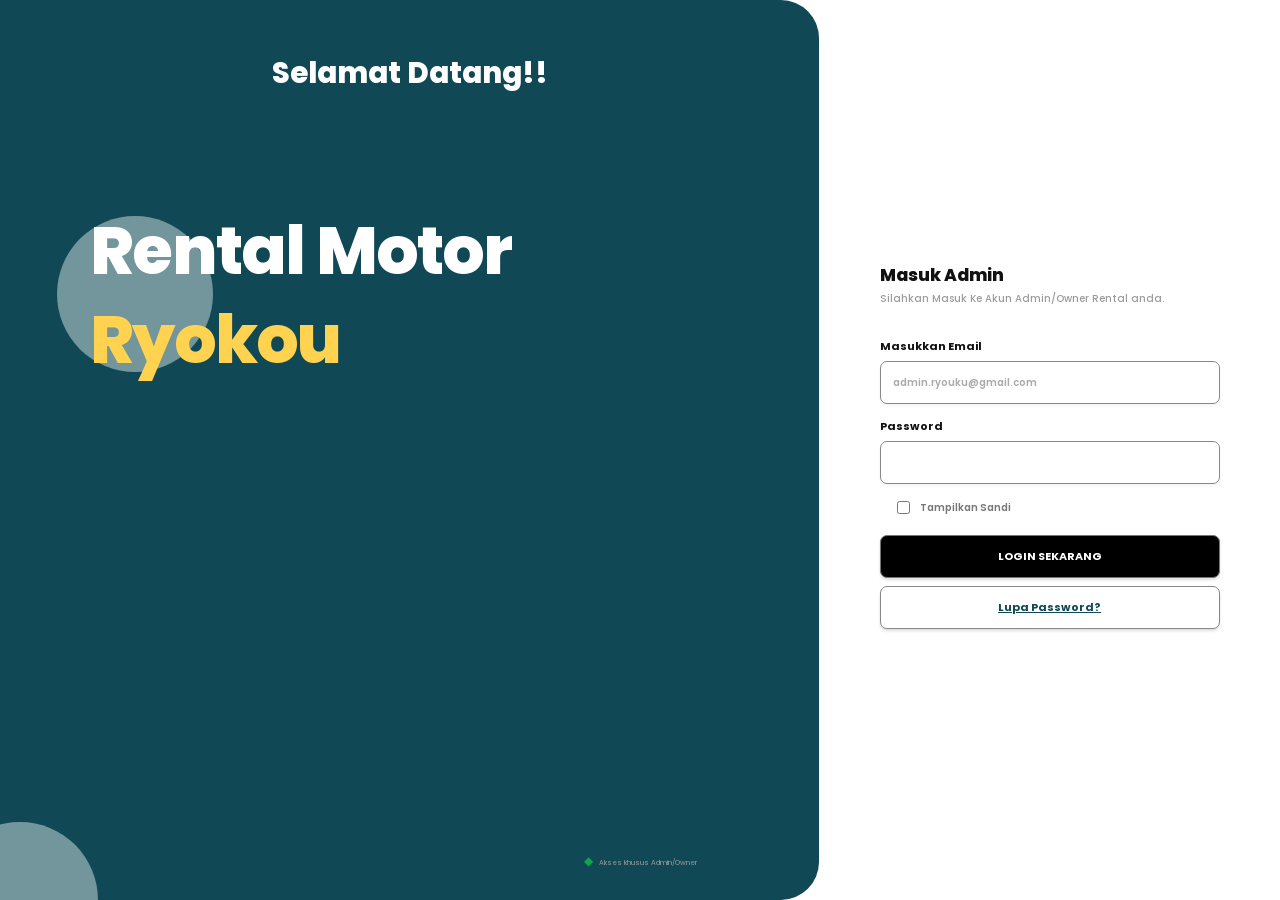
==== index.html @ ac099adb "Add index.html for redirection to login page" ====
<!DOCTYPE html>
<html lang="id">
<head>
    <meta charset="UTF-8">
    <title>Redirecting...</title>
    <script>
        // Mengalihkan secara langsung saat file dibuka
        window.location.href = "login.html";
    </script>
</head>
<body>
    <p>Mengalihkan ke halaman login...</p>
</body>
</html>
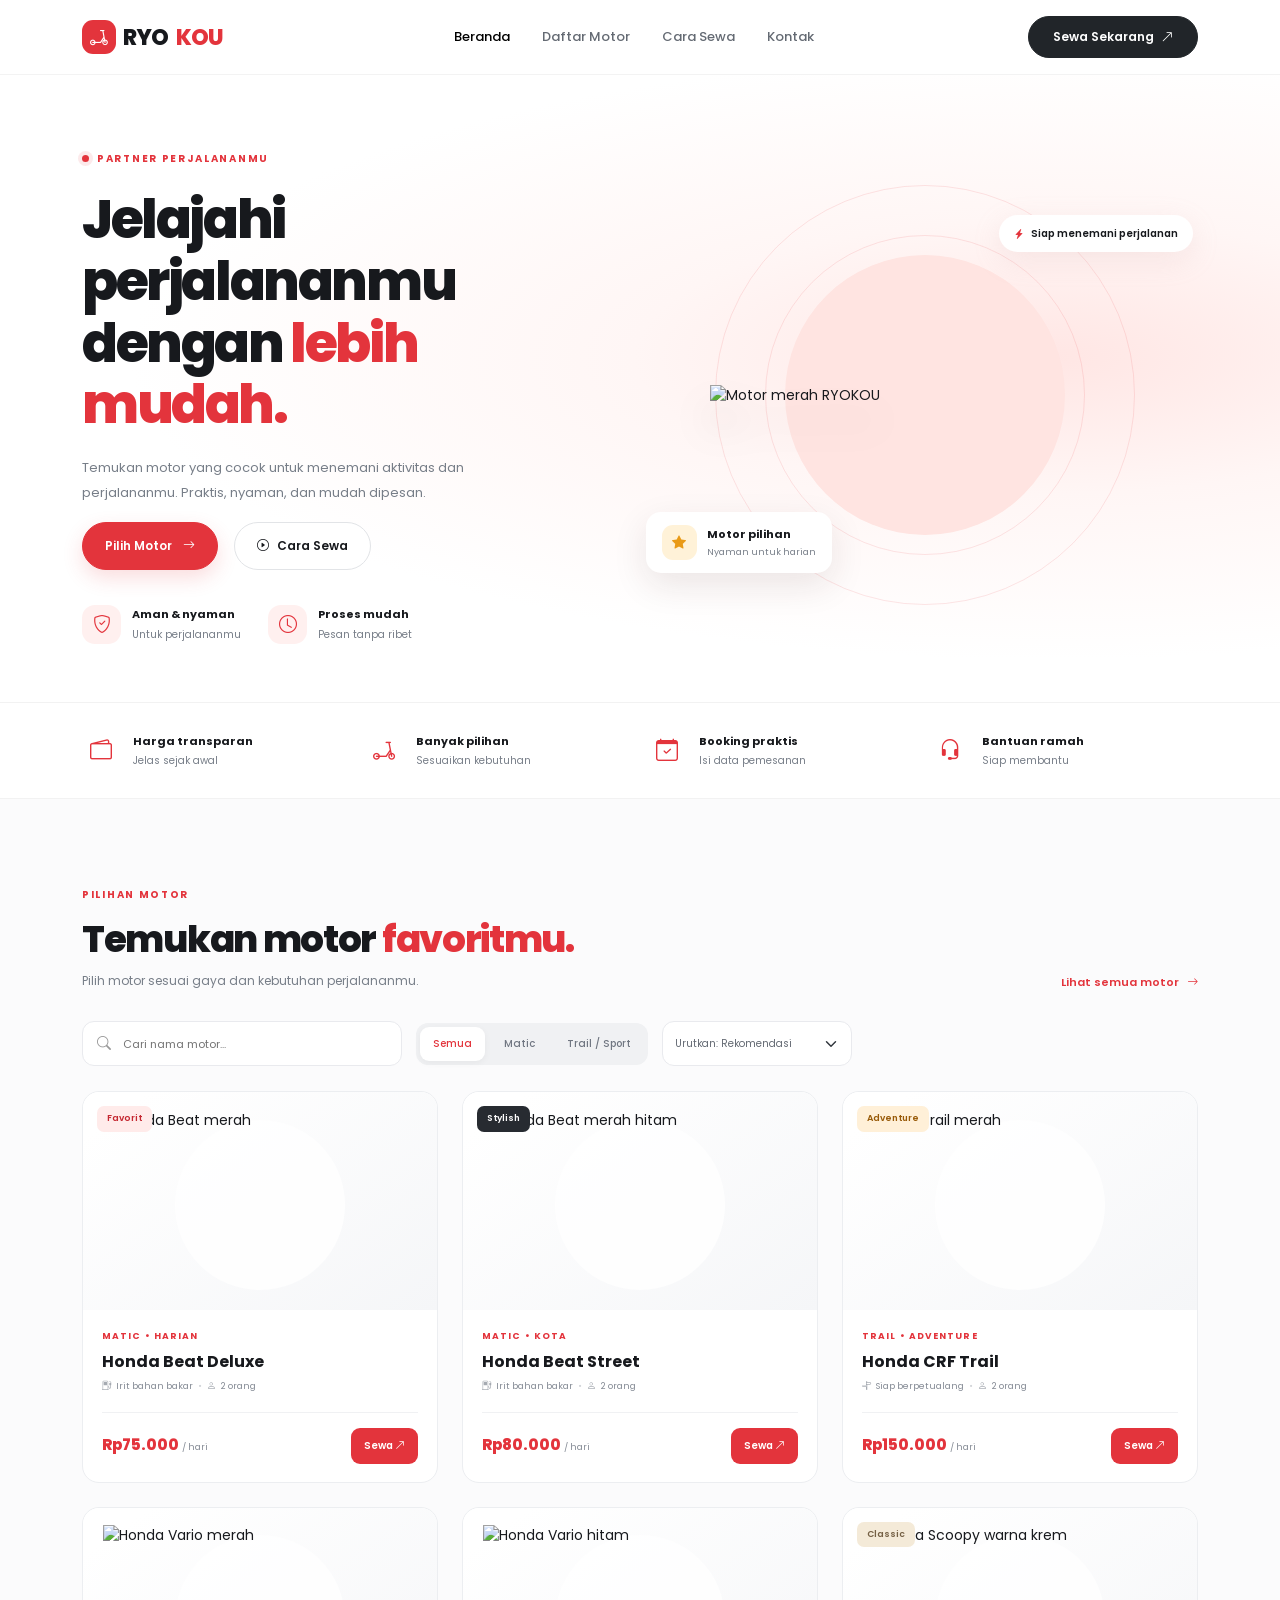
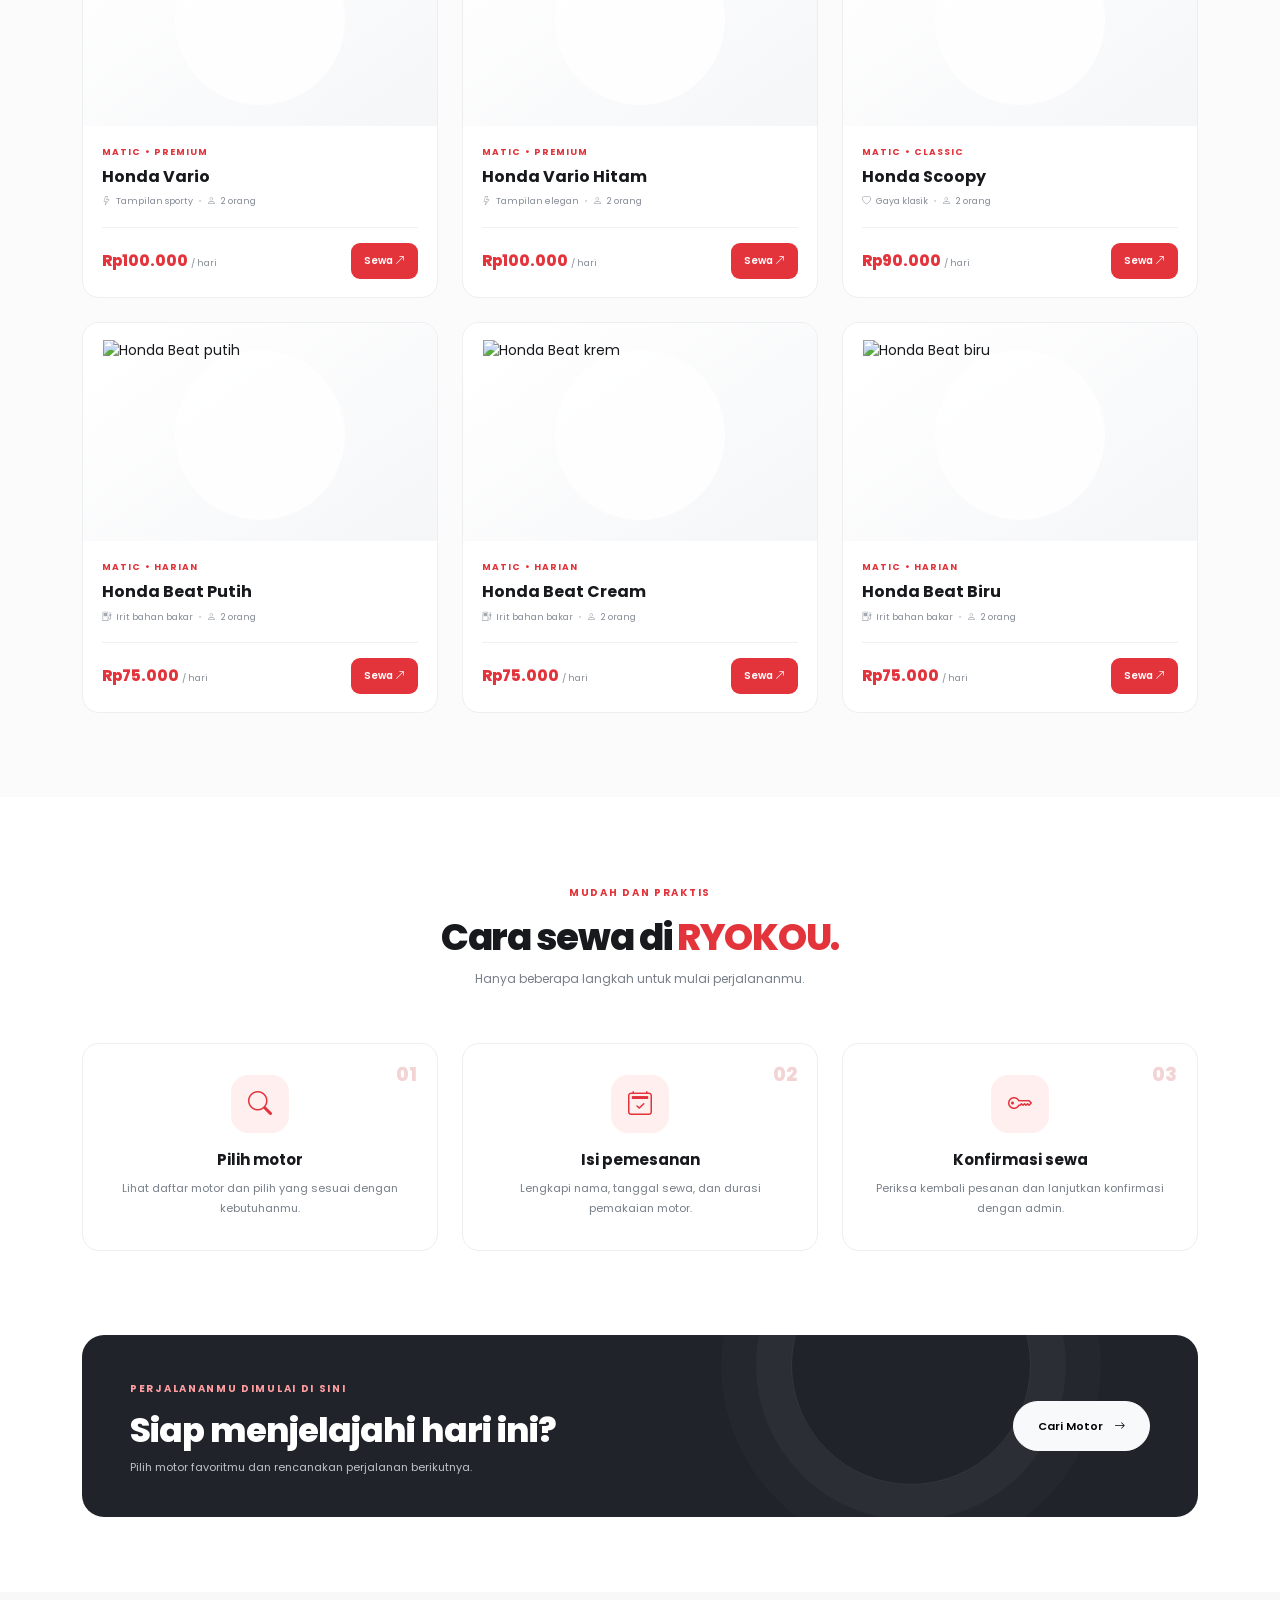
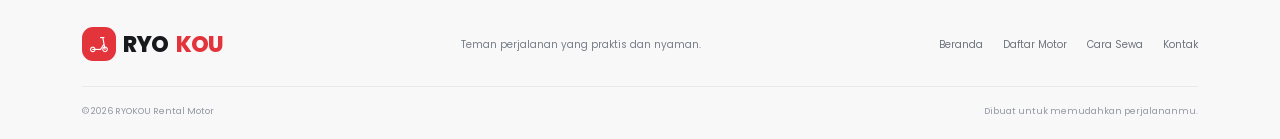
==== commit 6abbd657: "Add files via upload" ====
--- a/index.html
+++ b/index.html
@@ -1,14 +1,153 @@
-<!DOCTYPE html>
+<!doctype html>
 <html lang="id">
 <head>
-    <meta charset="UTF-8">
-    <title>Redirecting...</title>
-    <script>
-        // Mengalihkan secara langsung saat file dibuka
-        window.location.href = "login.html";
-    </script>
+  <meta charset="utf-8">
+  <meta name="viewport" content="width=device-width, initial-scale=1">
+  <title>RYOKOU — Rental Motor</title>
+  <meta name="description" content="Website rental motor RYOKOU. Pilih motor dan ajukan pemesanan dengan mudah.">
+  <link rel="preconnect" href="https://fonts.googleapis.com">
+  <link href="https://fonts.googleapis.com/css2?family=Poppins:wght@300;400;500;600;700;800&display=swap" rel="stylesheet">
+  <link href="https://cdn.jsdelivr.net/npm/bootstrap@5.3.3/dist/css/bootstrap.min.css" rel="stylesheet">
+  <link href="https://cdn.jsdelivr.net/npm/bootstrap-icons@1.11.3/font/bootstrap-icons.min.css" rel="stylesheet">
+  <link rel="stylesheet" href="style.css">
 </head>
 <body>
-    <p>Mengalihkan ke halaman login...</p>
+  <nav class="navbar navbar-expand-lg navbar-light sticky-top nav-shell">
+    <div class="container">
+      <a class="navbar-brand brand" href="#beranda"><span class="brand-mark"><i class="bi bi-scooter"></i></span> RYO<span>KOU</span></a>
+      <button class="navbar-toggler" type="button" data-bs-toggle="collapse" data-bs-target="#mainNav" aria-controls="mainNav" aria-expanded="false" aria-label="Buka navigasi"><span class="navbar-toggler-icon"></span></button>
+      <div class="collapse navbar-collapse" id="mainNav">
+        <ul class="navbar-nav mx-auto mb-2 mb-lg-0">
+          <li class="nav-item"><a class="nav-link active" href="#beranda">Beranda</a></li>
+          <li class="nav-item"><a class="nav-link" href="#motor">Daftar Motor</a></li>
+          <li class="nav-item"><a class="nav-link" href="#cara-sewa">Cara Sewa</a></li>
+          <li class="nav-item"><a class="nav-link" href="#kontak">Kontak</a></li>
+        </ul>
+        <a class="btn btn-dark rounded-pill px-4 nav-cta" href="#motor">Sewa Sekarang <i class="bi bi-arrow-up-right ms-1"></i></a>
+      </div>
+    </div>
+  </nav>
+
+  <main>
+    <section class="hero-section" id="beranda">
+      <div class="container">
+        <div class="row align-items-center g-4">
+          <div class="col-lg-6 hero-copy">
+            <span class="eyebrow"><span class="eyebrow-dot"></span> PARTNER PERJALANANMU</span>
+            <h1>Jelajahi perjalananmu dengan <span>lebih mudah.</span></h1>
+            <p class="hero-description">Temukan motor yang cocok untuk menemani aktivitas dan perjalananmu. Praktis, nyaman, dan mudah dipesan.</p>
+            <div class="d-flex flex-wrap gap-3 hero-actions">
+              <a class="btn btn-primary-custom btn-lg rounded-pill" href="#motor">Pilih Motor <i class="bi bi-arrow-right ms-2"></i></a>
+              <a class="btn btn-outline-custom btn-lg rounded-pill" href="#cara-sewa"><i class="bi bi-play-circle me-2"></i>Cara Sewa</a>
+            </div>
+            <div class="hero-trust">
+              <div class="trust-item"><span class="trust-icon"><i class="bi bi-shield-check"></i></span><span><b>Aman & nyaman</b><small>Untuk perjalananmu</small></span></div>
+              <div class="trust-item"><span class="trust-icon"><i class="bi bi-clock"></i></span><span><b>Proses mudah</b><small>Pesan tanpa ribet</small></span></div>
+            </div>
+          </div>
+          <div class="col-lg-6 hero-visual">
+            <div class="hero-orbit orbit-one"></div><div class="hero-orbit orbit-two"></div>
+            <div class="hero-label"><i class="bi bi-lightning-charge-fill"></i> Siap menemani perjalanan</div>
+            <img src="assets/vario-merah.png" alt="Motor merah RYOKOU" class="hero-bike">
+            <div class="floating-card"><span class="floating-icon"><i class="bi bi-star-fill"></i></span><div><b>Motor pilihan</b><small>Nyaman untuk harian</small></div></div>
+          </div>
+        </div>
+      </div>
+    </section>
+
+    <section class="benefit-strip">
+      <div class="container">
+        <div class="row g-3">
+          <div class="col-6 col-lg-3"><div class="benefit"><i class="bi bi-wallet2"></i><span><b>Harga transparan</b><small>Jelas sejak awal</small></span></div></div>
+          <div class="col-6 col-lg-3"><div class="benefit"><i class="bi bi-scooter"></i><span><b>Banyak pilihan</b><small>Sesuaikan kebutuhan</small></span></div></div>
+          <div class="col-6 col-lg-3"><div class="benefit"><i class="bi bi-calendar-check"></i><span><b>Booking praktis</b><small>Isi data pemesanan</small></span></div></div>
+          <div class="col-6 col-lg-3"><div class="benefit"><i class="bi bi-headset"></i><span><b>Bantuan ramah</b><small>Siap membantu</small></span></div></div>
+        </div>
+      </div>
+    </section>
+
+    <section class="motor-section section-space" id="motor">
+      <div class="container">
+        <div class="section-heading">
+          <div><span class="eyebrow">PILIHAN MOTOR</span><h2>Temukan motor <span>favoritmu.</span></h2><p>Pilih motor sesuai gaya dan kebutuhan perjalananmu.</p></div>
+          <a href="#motor" class="text-link d-none d-md-inline-flex">Lihat semua motor <i class="bi bi-arrow-right"></i></a>
+        </div>
+        <div class="filter-bar">
+          <div class="search-box"><i class="bi bi-search"></i><input id="searchMotor" type="search" placeholder="Cari nama motor..." aria-label="Cari nama motor"></div>
+          <div class="filter-buttons" role="group" aria-label="Filter jenis motor">
+            <button class="filter-btn active" data-filter="semua">Semua</button>
+            <button class="filter-btn" data-filter="matic">Matic</button>
+            <button class="filter-btn" data-filter="sport">Trail / Sport</button>
+          </div>
+          <select id="sortPrice" class="form-select sort-select" aria-label="Urutkan motor">
+            <option value="default">Urutkan: Rekomendasi</option><option value="low">Harga terendah</option><option value="high">Harga tertinggi</option>
+          </select>
+        </div>
+        <div class="row g-4" id="motorGrid">
+          <div class="col-sm-6 col-lg-4 motor-item" data-name="Honda Beat Deluxe Merah" data-type="matic" data-price="75000">
+            <article class="motor-card"><div class="motor-image"><span class="motor-tag">Favorit</span><img src="assets/beat-merah.png" alt="Honda Beat merah"></div><div class="motor-info"><div class="motor-category">MATIC • HARIAN</div><h3>Honda Beat Deluxe</h3><p class="motor-subtitle"><i class="bi bi-fuel-pump"></i> Irit bahan bakar <span>•</span> <i class="bi bi-person"></i> 2 orang</p><div class="motor-bottom"><div class="price">Rp75.000 <small>/ hari</small></div><button class="btn-rent" data-bike="Honda Beat Deluxe" data-price="75000">Sewa <i class="bi bi-arrow-up-right"></i></button></div></div></article>
+          </div>
+          <div class="col-sm-6 col-lg-4 motor-item" data-name="Honda Beat Street Merah Hitam" data-type="matic" data-price="80000">
+            <article class="motor-card"><div class="motor-image"><span class="motor-tag tag-dark">Stylish</span><img src="assets/beat-merah-hitam.png" alt="Honda Beat merah hitam"></div><div class="motor-info"><div class="motor-category">MATIC • KOTA</div><h3>Honda Beat Street</h3><p class="motor-subtitle"><i class="bi bi-fuel-pump"></i> Irit bahan bakar <span>•</span> <i class="bi bi-person"></i> 2 orang</p><div class="motor-bottom"><div class="price">Rp80.000 <small>/ hari</small></div><button class="btn-rent" data-bike="Honda Beat Street" data-price="80000">Sewa <i class="bi bi-arrow-up-right"></i></button></div></div></article>
+          </div>
+          <div class="col-sm-6 col-lg-4 motor-item" data-name="Honda CRF Trail" data-type="sport" data-price="150000">
+            <article class="motor-card"><div class="motor-image"><span class="motor-tag tag-orange">Adventure</span><img src="assets/motor-trail.png" alt="Motor trail merah"></div><div class="motor-info"><div class="motor-category">TRAIL • ADVENTURE</div><h3>Honda CRF Trail</h3><p class="motor-subtitle"><i class="bi bi-signpost-split"></i> Siap berpetualang <span>•</span> <i class="bi bi-person"></i> 2 orang</p><div class="motor-bottom"><div class="price">Rp150.000 <small>/ hari</small></div><button class="btn-rent" data-bike="Honda CRF Trail" data-price="150000">Sewa <i class="bi bi-arrow-up-right"></i></button></div></div></article>
+          </div>
+          <div class="col-sm-6 col-lg-4 motor-item" data-name="Honda Vario Merah" data-type="matic" data-price="100000">
+            <article class="motor-card"><div class="motor-image"><img src="assets/vario-merah.png" alt="Honda Vario merah"></div><div class="motor-info"><div class="motor-category">MATIC • PREMIUM</div><h3>Honda Vario</h3><p class="motor-subtitle"><i class="bi bi-lightning"></i> Tampilan sporty <span>•</span> <i class="bi bi-person"></i> 2 orang</p><div class="motor-bottom"><div class="price">Rp100.000 <small>/ hari</small></div><button class="btn-rent" data-bike="Honda Vario" data-price="100000">Sewa <i class="bi bi-arrow-up-right"></i></button></div></div></article>
+          </div>
+          <div class="col-sm-6 col-lg-4 motor-item" data-name="Honda Vario Hitam" data-type="matic" data-price="100000">
+            <article class="motor-card"><div class="motor-image"><img src="assets/vario-hitam.png" alt="Honda Vario hitam"></div><div class="motor-info"><div class="motor-category">MATIC • PREMIUM</div><h3>Honda Vario Hitam</h3><p class="motor-subtitle"><i class="bi bi-lightning"></i> Tampilan elegan <span>•</span> <i class="bi bi-person"></i> 2 orang</p><div class="motor-bottom"><div class="price">Rp100.000 <small>/ hari</small></div><button class="btn-rent" data-bike="Honda Vario Hitam" data-price="100000">Sewa <i class="bi bi-arrow-up-right"></i></button></div></div></article>
+          </div>
+          <div class="col-sm-6 col-lg-4 motor-item" data-name="Honda Scoopy Cream" data-type="matic" data-price="90000">
+            <article class="motor-card"><div class="motor-image"><span class="motor-tag tag-cream">Classic</span><img src="assets/scoopy-krem.png" alt="Honda Scoopy warna krem"></div><div class="motor-info"><div class="motor-category">MATIC • CLASSIC</div><h3>Honda Scoopy</h3><p class="motor-subtitle"><i class="bi bi-heart"></i> Gaya klasik <span>•</span> <i class="bi bi-person"></i> 2 orang</p><div class="motor-bottom"><div class="price">Rp90.000 <small>/ hari</small></div><button class="btn-rent" data-bike="Honda Scoopy" data-price="90000">Sewa <i class="bi bi-arrow-up-right"></i></button></div></div></article>
+          </div>
+          <div class="col-sm-6 col-lg-4 motor-item" data-name="Honda Beat Putih" data-type="matic" data-price="75000">
+            <article class="motor-card"><div class="motor-image"><img src="assets/beat-putih.png" alt="Honda Beat putih"></div><div class="motor-info"><div class="motor-category">MATIC • HARIAN</div><h3>Honda Beat Putih</h3><p class="motor-subtitle"><i class="bi bi-fuel-pump"></i> Irit bahan bakar <span>•</span> <i class="bi bi-person"></i> 2 orang</p><div class="motor-bottom"><div class="price">Rp75.000 <small>/ hari</small></div><button class="btn-rent" data-bike="Honda Beat Putih" data-price="75000">Sewa <i class="bi bi-arrow-up-right"></i></button></div></div></article>
+          </div>
+          <div class="col-sm-6 col-lg-4 motor-item" data-name="Honda Beat Cream" data-type="matic" data-price="75000">
+            <article class="motor-card"><div class="motor-image"><img src="assets/beat-krem.png" alt="Honda Beat krem"></div><div class="motor-info"><div class="motor-category">MATIC • HARIAN</div><h3>Honda Beat Cream</h3><p class="motor-subtitle"><i class="bi bi-fuel-pump"></i> Irit bahan bakar <span>•</span> <i class="bi bi-person"></i> 2 orang</p><div class="motor-bottom"><div class="price">Rp75.000 <small>/ hari</small></div><button class="btn-rent" data-bike="Honda Beat Cream" data-price="75000">Sewa <i class="bi bi-arrow-up-right"></i></button></div></div></article>
+          </div>
+          <div class="col-sm-6 col-lg-4 motor-item" data-name="Honda Beat Biru" data-type="matic" data-price="75000">
+            <article class="motor-card"><div class="motor-image"><img src="assets/beat-biru.png" alt="Honda Beat biru"></div><div class="motor-info"><div class="motor-category">MATIC • HARIAN</div><h3>Honda Beat Biru</h3><p class="motor-subtitle"><i class="bi bi-fuel-pump"></i> Irit bahan bakar <span>•</span> <i class="bi bi-person"></i> 2 orang</p><div class="motor-bottom"><div class="price">Rp75.000 <small>/ hari</small></div><button class="btn-rent" data-bike="Honda Beat Biru" data-price="75000">Sewa <i class="bi bi-arrow-up-right"></i></button></div></div></article>
+          </div>
+        </div>
+        <div id="emptyState" class="empty-state d-none"><i class="bi bi-search"></i><h3>Motor tidak ditemukan</h3><p>Coba kata kunci atau kategori yang lain.</p></div>
+      </div>
+    </section>
+
+    <section class="how-section section-space" id="cara-sewa">
+      <div class="container">
+        <div class="section-heading centered"><div><span class="eyebrow">MUDAH DAN PRAKTIS</span><h2>Cara sewa di <span>RYOKOU.</span></h2><p>Hanya beberapa langkah untuk mulai perjalananmu.</p></div></div>
+        <div class="row g-4 steps-row">
+          <div class="col-md-4"><div class="step-card"><div class="step-number">01</div><div class="step-icon"><i class="bi bi-search"></i></div><h3>Pilih motor</h3><p>Lihat daftar motor dan pilih yang sesuai dengan kebutuhanmu.</p></div></div>
+          <div class="col-md-4"><div class="step-card"><div class="step-number">02</div><div class="step-icon"><i class="bi bi-calendar2-check"></i></div><h3>Isi pemesanan</h3><p>Lengkapi nama, tanggal sewa, dan durasi pemakaian motor.</p></div></div>
+          <div class="col-md-4"><div class="step-card"><div class="step-number">03</div><div class="step-icon"><i class="bi bi-key"></i></div><h3>Konfirmasi sewa</h3><p>Periksa kembali pesanan dan lanjutkan konfirmasi dengan admin.</p></div></div>
+        </div>
+      </div>
+    </section>
+
+    <section class="cta-section" id="kontak"><div class="container"><div class="cta-panel"><div><span class="eyebrow">PERJALANANMU DIMULAI DI SINI</span><h2>Siap menjelajahi hari ini?</h2><p>Pilih motor favoritmu dan rencanakan perjalanan berikutnya.</p></div><a href="#motor" class="btn btn-light rounded-pill px-4 py-3 fw-semibold">Cari Motor <i class="bi bi-arrow-right ms-2"></i></a></div></div></section>
+  </main>
+
+  <footer class="footer"><div class="container"><div class="footer-main"><a class="navbar-brand brand" href="#beranda"><span class="brand-mark"><i class="bi bi-scooter"></i></span> RYO<span>KOU</span></a><p>Teman perjalanan yang praktis dan nyaman.</p><div class="footer-links"><a href="#beranda">Beranda</a><a href="#motor">Daftar Motor</a><a href="#cara-sewa">Cara Sewa</a><a href="#kontak">Kontak</a></div></div><div class="footer-bottom"><span>© <span id="year"></span> RYOKOU Rental Motor</span><span>Dibuat untuk memudahkan perjalananmu.</span></div></div></footer>
+
+  <div class="modal fade" id="bookingModal" tabindex="-1" aria-labelledby="bookingTitle" aria-hidden="true">
+    <div class="modal-dialog modal-dialog-centered"><div class="modal-content booking-modal">
+      <div class="modal-header"><div><span class="eyebrow">FORM PEMESANAN</span><h2 class="modal-title" id="bookingTitle">Sewa motor</h2></div><button type="button" class="btn-close" data-bs-dismiss="modal" aria-label="Tutup"></button></div>
+      <form id="bookingForm"><div class="modal-body">
+        <div class="selected-bike"><i class="bi bi-scooter"></i><div><small>Motor pilihanmu</small><strong id="selectedBike">—</strong></div><b id="selectedPrice">Rp0/hari</b></div>
+        <input type="hidden" id="bikeInput" name="motor">
+        <div class="mb-3"><label for="customerName" class="form-label">Nama lengkap</label><input class="form-control" id="customerName" name="nama" required placeholder="Masukkan nama kamu"></div>
+        <div class="row g-3"><div class="col-7"><label for="rentDate" class="form-label">Tanggal mulai</label><input type="date" class="form-control" id="rentDate" name="tanggal" required></div><div class="col-5"><label for="rentDays" class="form-label">Durasi (hari)</label><input type="number" min="1" max="30" value="1" class="form-control" id="rentDays" name="durasi" required></div></div>
+        <div class="total-row"><span>Estimasi total</span><strong id="totalPrice">Rp0</strong></div>
+        <p class="form-note"><i class="bi bi-info-circle me-1"></i> Ini demo front-end. Pemesanan belum tersimpan ke database.</p>
+      </div><div class="modal-footer"><button type="button" class="btn btn-light rounded-pill px-4" data-bs-dismiss="modal">Batal</button><button type="submit" class="btn btn-primary-custom rounded-pill px-4">Buat ringkasan <i class="bi bi-arrow-right ms-1"></i></button></div></form>
+    </div></div>
+  </div>
+  <div class="toast-container position-fixed bottom-0 end-0 p-3"><div id="bookingToast" class="toast" role="status" aria-live="polite" aria-atomic="true"><div class="toast-header"><i class="bi bi-check-circle-fill text-success me-2"></i><strong class="me-auto">Ringkasan pemesanan</strong><button type="button" class="btn-close" data-bs-dismiss="toast" aria-label="Tutup"></button></div><div class="toast-body" id="toastMessage"></div></div></div>
+
+  <script src="https://cdn.jsdelivr.net/npm/bootstrap@5.3.3/dist/js/bootstrap.bundle.min.js"></script>
+  <script src="script.js"></script>
 </body>
 </html>
--- a/style.css
+++ b/style.css
@@ -0,0 +1,105 @@
+ :root {
+  --ink: #17191d;
+  --muted: #777e88;
+  --primary: #e3343c;
+  --primary-dark: #c8212a;
+  --soft: #fff4f3;
+  --line: #eceef1;
+  --surface: #ffffff;
+}
+* { box-sizing: border-box; }
+html { scroll-behavior: smooth; scroll-padding-top: 88px; }
+body { margin: 0; font-family: "Poppins", sans-serif; color: var(--ink); background: #fff; font-size: 14px; }
+a { text-decoration: none; }
+.nav-shell { background: rgba(255,255,255,.94); backdrop-filter: blur(12px); border-bottom: 1px solid rgba(20,20,20,.05); padding: 15px 0; }
+.brand { color: var(--ink); font-weight: 800; font-size: 22px; letter-spacing: -.8px; display: inline-flex; align-items: center; gap: 7px; }
+.brand:hover { color: var(--ink); }
+.brand > span:last-child { color: var(--primary); }
+.brand-mark { display: grid; place-items: center; width: 34px; height: 34px; border-radius: 11px; background: var(--primary); color: white; font-size: 18px; }
+.nav-link { color: #646a73; font-weight: 500; font-size: 13px; margin: 0 8px; transition: color .2s; }
+.nav-link:hover, .nav-link.active { color: var(--primary); }
+.nav-cta { font-size: 12px; font-weight: 600; padding-top: 11px!important; padding-bottom: 11px!important; }
+.hero-section { overflow: hidden; padding: 72px 0 58px; background: radial-gradient(ellipse at 82% 45%, #ffe6e4 0, #fff6f5 28%, #fff 62%); }
+.hero-copy { position: relative; z-index: 2; }
+.eyebrow { display: inline-flex; align-items: center; gap: 8px; color: var(--primary); font-size: 10px; letter-spacing: 1.7px; font-weight: 700; }
+.eyebrow-dot { width: 7px; height: 7px; border-radius: 50%; background: var(--primary); box-shadow: 0 0 0 4px rgba(227,52,60,.1); }
+.hero-copy h1 { max-width: 590px; font-size: clamp(36px, 4.2vw, 57px); font-weight: 800; line-height: 1.15; letter-spacing: -2.4px; margin: 21px 0 20px; }
+.hero-copy h1 span, .section-heading h2 span { color: var(--primary); }
+.hero-description { color: var(--muted); max-width: 480px; line-height: 1.9; font-size: 13px; }
+.btn-primary-custom { background: var(--primary); color: #fff; border: 1px solid var(--primary); font-weight: 600; font-size: 12px; padding: 14px 22px; box-shadow: 0 8px 20px rgba(227,52,60,.17); transition: transform .2s, background .2s; }
+.btn-primary-custom:hover { background: var(--primary-dark); border-color: var(--primary-dark); color: #fff; transform: translateY(-2px); }
+.btn-outline-custom { border: 1px solid #e2e4e7; color: var(--ink); font-weight: 600; font-size: 12px; padding: 14px 22px; background: #fff; }
+.btn-outline-custom:hover { border-color: var(--primary); color: var(--primary); }
+.hero-trust { display: flex; flex-wrap: wrap; gap: 27px; margin-top: 35px; }
+.trust-item, .benefit { display: flex; align-items: center; gap: 11px; }
+.trust-icon { width: 39px; height: 39px; display: grid; place-items: center; border-radius: 13px; background: #fff0ef; color: var(--primary); font-size: 18px; }
+.trust-item b, .benefit b { display: block; font-size: 11px; font-weight: 700; }
+.trust-item small, .benefit small { display: block; margin-top: 4px; font-size: 10px; color: var(--muted); }
+.hero-visual { min-height: 400px; position: relative; display: flex; align-items: center; justify-content: center; }
+.hero-orbit { position: absolute; border: 1px solid rgba(227,52,60,.12); border-radius: 50%; }
+.orbit-one { width: 420px; height: 420px; }
+.orbit-two { width: 320px; height: 320px; }
+.hero-visual:before { content: ""; position: absolute; width: 280px; height: 280px; border-radius: 50%; background: #ffe4e1; }
+.hero-bike { width: min(100%, 430px); max-height: 390px; object-fit: contain; position: relative; z-index: 1; filter: drop-shadow(0 25px 18px rgba(32,22,22,.13)); }
+.hero-label { position: absolute; top: 20px; right: 3%; z-index: 2; background: #fff; padding: 11px 15px; border-radius: 30px; font-size: 10px; font-weight: 600; box-shadow: 0 8px 28px #d4a6a62e; }
+.hero-label i { color: var(--primary); margin-right: 5px; }
+.floating-card { display: flex; align-items: center; gap: 10px; position: absolute; bottom: 22px; left: 1%; z-index: 2; padding: 13px 16px; border-radius: 15px; background: #fff; box-shadow: 0 12px 35px #3b22221a; }
+.floating-icon { display: grid; place-items: center; width: 35px; height: 35px; border-radius: 11px; background: #fff2d8; color: #e99a17; }
+.floating-card b, .floating-card small { display: block; }.floating-card b { font-size: 11px; }.floating-card small { font-size: 9px; color: var(--muted); margin-top: 4px; }
+.benefit-strip { padding: 25px 0; border-top: 1px solid #f2f2f2; border-bottom: 1px solid #f2f2f2; background: #fff; }
+.benefit { padding: 5px 8px; }.benefit > i { color: var(--primary); font-size: 22px; width: 32px; }
+.section-space { padding: 84px 0; }
+.motor-section { background: #fbfbfc; }
+.section-heading { display: flex; align-items: end; justify-content: space-between; gap: 20px; margin-bottom: 31px; }
+.section-heading h2 { font-size: clamp(27px, 3vw, 37px); line-height: 1.25; letter-spacing: -1.3px; font-weight: 800; margin: 12px 0 10px; }
+.section-heading p { color: var(--muted); margin: 0; font-size: 12px; }
+.text-link { color: var(--primary); font-weight: 600; font-size: 11px; gap: 8px; align-items: center; white-space: nowrap; }
+.filter-bar { display: flex; gap: 14px; align-items: center; margin-bottom: 25px; flex-wrap: wrap; }
+.search-box { display: flex; align-items: center; gap: 10px; background: #fff; border: 1px solid #e9eaee; border-radius: 12px; padding: 0 14px; min-width: 220px; flex: 1; max-width: 320px; height: 45px; color: #999; }
+.search-box input { width: 100%; border: 0; outline: 0; font-family: inherit; font-size: 11px; color: var(--ink); background: transparent; }
+.filter-buttons { display: flex; gap: 6px; background: #f0f1f3; border-radius: 12px; padding: 4px; }
+.filter-btn { border: 0; background: transparent; padding: 9px 13px; border-radius: 9px; font: 500 10px "Poppins", sans-serif; color: #707681; white-space: nowrap; }
+.filter-btn.active { background: #fff; color: var(--primary); box-shadow: 0 2px 7px #17191d0c; }
+.sort-select { width: 190px; height: 45px; border-radius: 12px; border-color: #e9eaee; font-size: 10px; color: #646a73; }
+.motor-card { height: 100%; border: 1px solid #eceef1; border-radius: 17px; overflow: hidden; background: #fff; transition: transform .25s, box-shadow .25s; }
+.motor-card:hover { transform: translateY(-5px); box-shadow: 0 16px 35px rgba(23,25,29,.07); }
+.motor-image { height: 218px; position: relative; display: flex; align-items: center; justify-content: center; overflow: hidden; background: linear-gradient(145deg, #fff 10%, #f5f6f8 100%); padding: 15px 20px 8px; }
+.motor-image:after { content: ""; position: absolute; width: 170px; height: 170px; border-radius: 50%; background: #fff; opacity: .85; }
+.motor-image img { position: relative; z-index: 1; max-width: 100%; width: 100%; height: 190px; object-fit: contain; transition: transform .3s; }
+.motor-card:hover .motor-image img { transform: scale(1.045); }
+.motor-tag { position: absolute; z-index: 2; left: 14px; top: 14px; color: #c52831; background: #ffebea; font-size: 9px; font-weight: 600; padding: 6px 10px; border-radius: 7px; }
+.tag-dark { color: #fff; background: #272b31; }.tag-orange { color: #985a08; background: #fff0d8; }.tag-cream { color: #756044; background: #f4ead8; }
+.motor-info { padding: 20px 19px 18px; }
+.motor-category { color: var(--primary); font-size: 9px; font-weight: 700; letter-spacing: 1.1px; }
+.motor-info h3 { font-size: 16px; font-weight: 700; margin: 8px 0 9px; }
+.motor-subtitle { color: #858b95; font-size: 9px; margin: 0; display: flex; align-items: center; gap: 5px; flex-wrap: wrap; }
+.motor-subtitle i { color: #a5aab1; }.motor-subtitle span { color: #d2d4d8; }
+.motor-bottom { display: flex; align-items: center; justify-content: space-between; border-top: 1px solid #f0f1f3; margin-top: 18px; padding-top: 15px; gap: 8px; }
+.price { color: var(--primary); font-size: 15px; font-weight: 800; white-space: nowrap; }.price small { color: #858b95; font-size: 9px; font-weight: 400; }
+.btn-rent { border: 0; background: var(--primary); color: #fff; border-radius: 9px; padding: 10px 13px; font: 600 10px "Poppins", sans-serif; white-space: nowrap; transition: background .2s; }
+.btn-rent:hover { background: var(--primary-dark); }
+.empty-state { text-align: center; padding: 60px 20px; color: var(--muted); }.empty-state > i { font-size: 35px; color: var(--primary); }.empty-state h3 { color: var(--ink); font-size: 17px; margin: 15px 0 7px; }.empty-state p { font-size: 12px; }
+.centered { justify-content: center; text-align: center; }.centered p { max-width: 460px; margin: auto; }
+.how-section { background: #fff; }
+.steps-row { margin-top: 12px; }
+.step-card { position: relative; height: 100%; padding: 31px 27px; border: 1px solid #eceef1; border-radius: 17px; background: #fff; text-align: center; transition: border-color .2s, transform .2s; }
+.step-card:hover { border-color: #f1b8ba; transform: translateY(-4px); }
+.step-number { position: absolute; top: 17px; right: 20px; color: #f2d4d5; font-size: 19px; font-weight: 800; }
+.step-icon { display: grid; place-items: center; width: 58px; height: 58px; border-radius: 17px; margin: 0 auto 18px; background: #fff0ef; color: var(--primary); font-size: 24px; }
+.step-card h3 { font-size: 15px; font-weight: 700; margin-bottom: 10px; }.step-card p { color: var(--muted); font-size: 11px; line-height: 1.8; margin: 0; }
+.cta-section { padding: 0 0 75px; }
+.cta-panel { padding: 42px 48px; background: #202329; color: #fff; border-radius: 22px; display: flex; justify-content: space-between; align-items: center; gap: 25px; overflow: hidden; position: relative; }
+.cta-panel:after { content: ""; position: absolute; right: 15%; top: -90px; width: 240px; height: 240px; border: 1px solid #ffffff16; border-radius: 50%; box-shadow: 0 0 0 35px #ffffff08, 0 0 0 70px #ffffff05; }
+.cta-panel > * { position: relative; z-index: 1; }.cta-panel .eyebrow { color: #ff9da1; }.cta-panel h2 { font-size: clamp(24px, 3vw, 34px); font-weight: 800; letter-spacing: -1px; margin: 12px 0 8px; }.cta-panel p { color: #bfc2c9; font-size: 11px; margin: 0; }.cta-panel .btn { font-size: 11px; white-space: nowrap; }
+.footer { background: #f8f8f9; padding: 35px 0 20px; }
+.footer-main { display: flex; align-items: center; justify-content: space-between; gap: 18px; flex-wrap: wrap; padding-bottom: 25px; }
+.footer-main p { color: var(--muted); font-size: 10px; margin: 0; }
+.footer-links { display: flex; gap: 20px; flex-wrap: wrap; }.footer-links a { color: #6e737d; font-size: 10px; }.footer-links a:hover { color: var(--primary); }
+.footer-bottom { border-top: 1px solid #e8e9ec; padding-top: 18px; display: flex; justify-content: space-between; gap: 12px; flex-wrap: wrap; color: #9297a0; font-size: 9px; }
+.booking-modal { border: 0; border-radius: 20px; overflow: hidden; }.booking-modal .modal-header { padding: 24px 25px 12px; border: 0; }.booking-modal .modal-title { font-size: 23px; font-weight: 800; margin-top: 7px; }.booking-modal .modal-body { padding: 12px 25px 18px; }.booking-modal .modal-footer { border: 0; padding: 0 25px 24px; }
+.selected-bike { display: flex; align-items: center; gap: 11px; padding: 14px; background: #fff4f3; border-radius: 13px; margin-bottom: 20px; }.selected-bike > i { font-size: 22px; color: var(--primary); }.selected-bike div { flex: 1; }.selected-bike small, .selected-bike strong { display: block; }.selected-bike small { color: var(--muted); font-size: 9px; }.selected-bike strong { font-size: 12px; margin-top: 3px; }.selected-bike > b { font-size: 10px; color: var(--primary); white-space: nowrap; }
+.form-label { font-size: 10px; font-weight: 600; }.form-control { min-height: 43px; border-radius: 10px; font-size: 11px; border-color: #e4e6e9; }.form-control:focus { border-color: #f09b9f; box-shadow: 0 0 0 .2rem #e3343c18; }
+.total-row { display: flex; align-items: center; justify-content: space-between; border-top: 1px solid #eceef1; margin-top: 20px; padding-top: 16px; font-size: 11px; }.total-row strong { color: var(--primary); font-size: 18px; }.form-note { margin: 12px 0 0; color: var(--muted); font-size: 9px; }
+.toast { border: 1px solid #e9eaee; border-radius: 13px; overflow: hidden; box-shadow: 0 10px 30px #0002; }.toast-header { font-size: 11px; }.toast-body { font-size: 11px; line-height: 1.7; }
+@media (max-width: 991px) { .hero-section { padding-top: 48px; }.hero-visual { min-height: 350px; }.hero-bike { max-height: 340px; }.hero-orbit.orbit-one { width: 350px; height: 350px; }.hero-orbit.orbit-two { width: 270px; height: 270px; }.filter-bar { align-items: stretch; }.search-box { max-width: none; }.sort-select { flex: 1; }.nav-cta { display: inline-block; margin: 8px 0 4px; } }
+@media (max-width: 575px) { .hero-section { padding: 42px 0 30px; }.hero-copy h1 { letter-spacing: -1.4px; }.hero-visual { min-height: 290px; }.hero-bike { max-height: 280px; }.hero-orbit.orbit-one { width: 285px; height: 285px; }.hero-orbit.orbit-two { width: 220px; height: 220px; }.hero-visual:before { width: 195px; height: 195px; }.hero-label { top: 4px; right: 0; font-size: 8px; padding: 9px 10px; }.floating-card { bottom: 0; left: 0; padding: 10px; }.hero-trust { gap: 16px; }.benefit-strip { padding: 18px 0; }.benefit { gap: 7px; }.benefit > i { font-size: 18px; width: 24px; }.benefit b { font-size: 9px; }.benefit small { font-size: 8px; }.section-space { padding: 60px 0; }.section-heading { align-items: start; }.section-heading h2 { letter-spacing: -.8px; }.filter-buttons { order: 3; width: 100%; justify-content: space-between; }.filter-btn { flex: 1; padding-inline: 7px; }.sort-select { min-width: 150px; }.motor-image { height: 195px; }.motor-image img { height: 170px; }.motor-info { padding: 17px 15px; }.motor-bottom { align-items: flex-start; }.price { font-size: 13px; }.btn-rent { padding: 9px 10px; }.cta-panel { padding: 30px 23px; flex-direction: column; align-items: flex-start; }.footer-main { align-items: flex-start; flex-direction: column; }.footer-links { gap: 14px; } }
